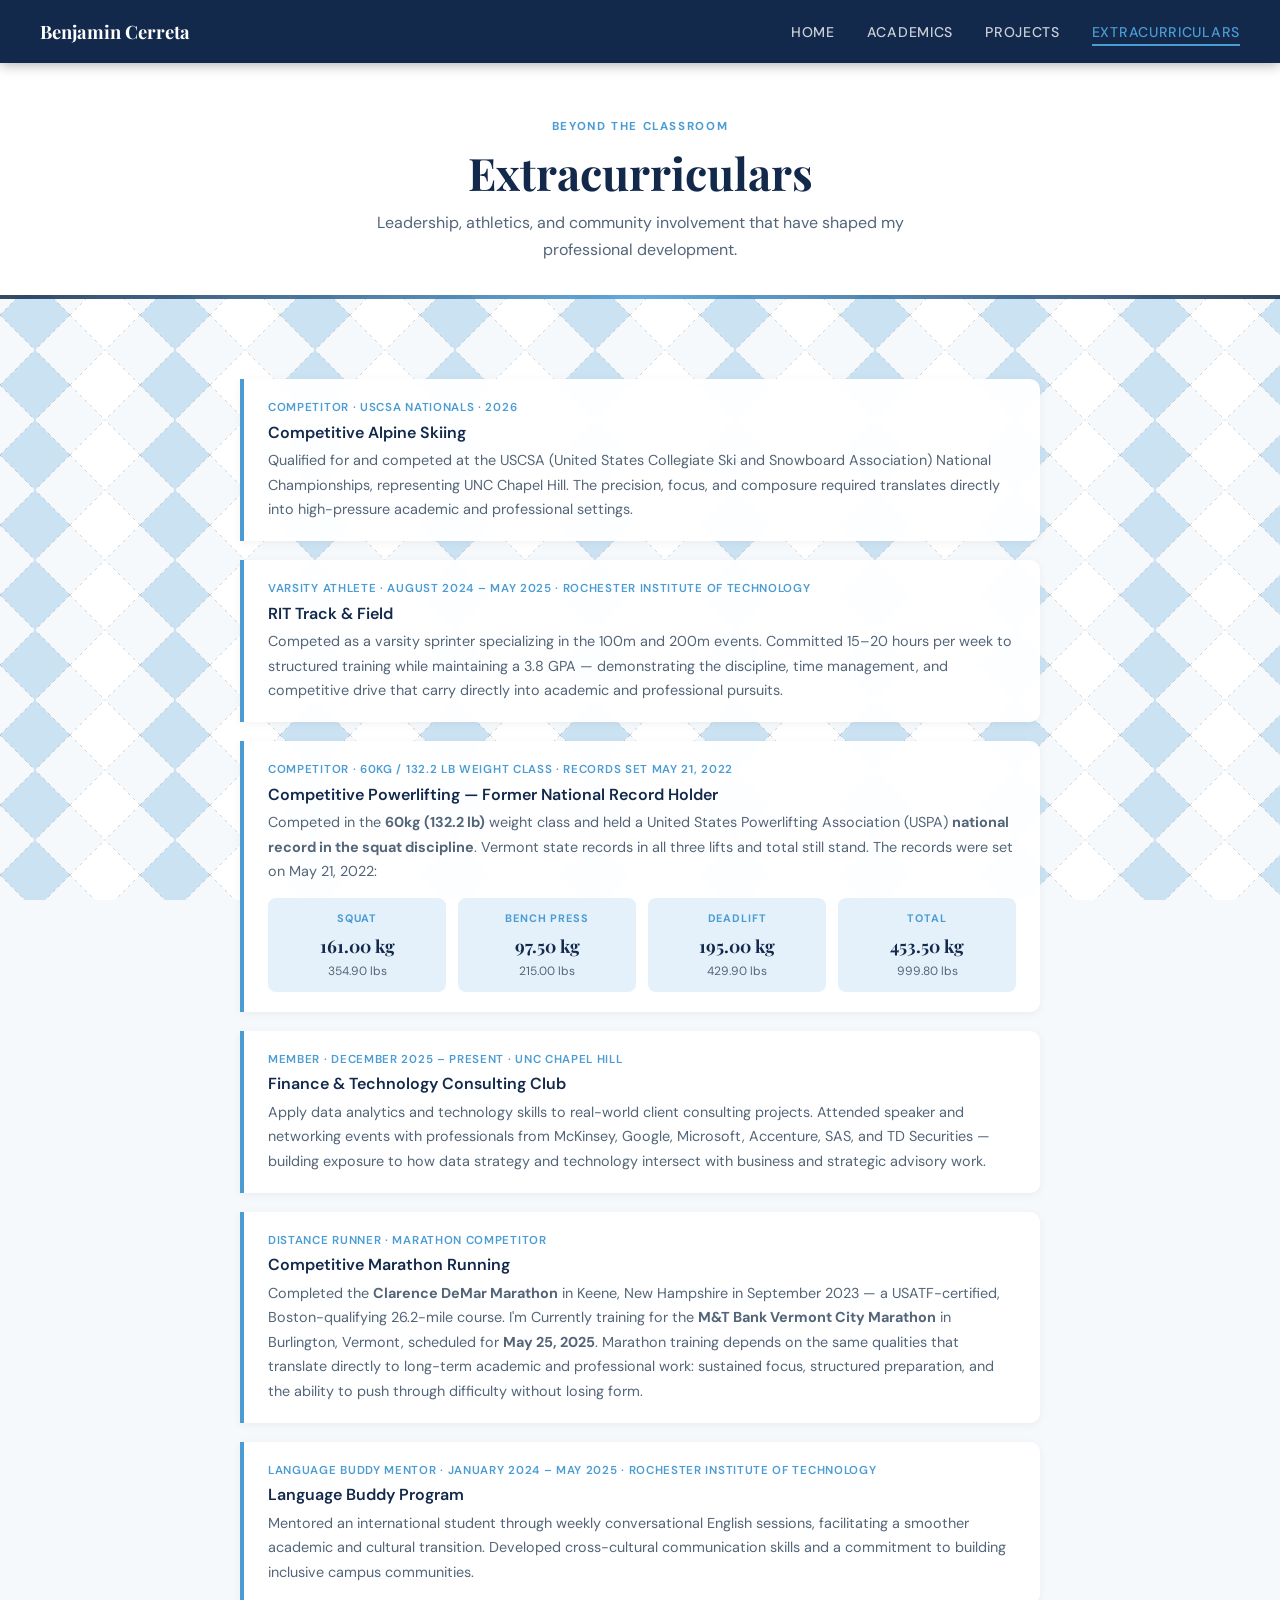
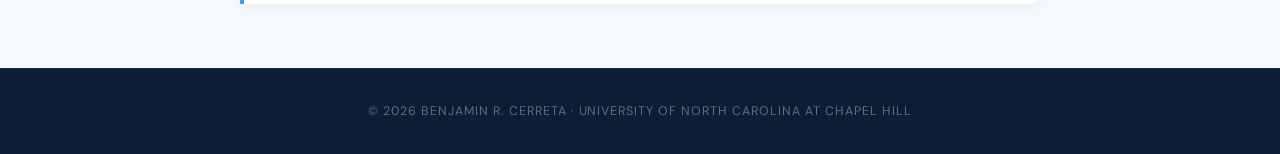
==== extracurriculars.html @ 33fa2e64 "Personal Website" ====
<!DOCTYPE html>
<html lang="en">
<head>
  <meta charset="UTF-8"/>
  <meta name="viewport" content="width=device-width, initial-scale=1.0"/>
  <title>Extracurriculars | Benjamin Cerreta</title>
  <link rel="stylesheet" href="style.css"/>
</head>

<body class="argyle-bg">

  <nav class="navbar">
    <div class="logo">Benjamin Cerreta</div>
    <ul class="nav-links">
      <li><a href="index.html">Home</a></li>
      <li><a href="academics.html">Academics</a></li>
      <li><a href="projects.html">Projects</a></li>
      <li><a href="extracurriculars.html" class="active">Extracurriculars</a></li>
    </ul>
  </nav>

  <div style="background:var(--white); padding:3rem 2rem 2rem;">
    <div style="max-width:900px; margin:0 auto; text-align:center;">
      <span class="section-label">Beyond the Classroom</span>
      <h1 style="margin-bottom:0.5rem;">Extracurriculars</h1>
      <p class="page-subtitle">
        Leadership, athletics, and community involvement that have shaped my professional development.
      </p>
    </div>
  </div>
  <div class="argyle-strip"></div>

  <section style="padding:3rem 2rem 4rem; background:transparent;">
    <div class="activity-list">


      <!-- USCSA SKIING -->
      <div class="activity">
        <span class="activity-role">Competitor · USCSA Nationals · 2026</span>
        <h3>Competitive Alpine Skiing</h3>
        <p>
          Qualified for and competed at the USCSA (United States Collegiate Ski and Snowboard
          Association) National Championships, representing UNC Chapel Hill. The precision, focus, and composure required translates directly into high-pressure academic and professional settings.
        </p>
      </div>

      <!-- TRACK & FIELD -->
      <div class="activity">
        <span class="activity-role">Varsity Athlete · August 2024 – May 2025 · Rochester Institute of Technology</span>
        <h3>RIT Track &amp; Field</h3>
        <p>
          Competed as a varsity sprinter specializing in the 100m and 200m events.
          Committed 15–20 hours per week to structured training while maintaining a 3.8 GPA —
          demonstrating the discipline, time management, and competitive drive that carry
          directly into academic and professional pursuits.
        </p>
      </div>

       <!-- POWERLIFTING -->
      <div class="activity">
        <span class="activity-role">Competitor · 60kg / 132.2 lb Weight Class · Records set May 21, 2022</span>
        <h3>Competitive Powerlifting — Former National Record Holder</h3>
        <p>
          Competed in the <strong>60kg (132.2 lb)</strong> weight class and held a United States Powerlifting Association (USPA)
          <strong>national record in the squat discipline</strong>. Vermont state records
          in all three lifts and total still stand. The records were set on May 21, 2022:
        </p>
        <div class="records-grid">
          <div class="record-item">
            <div class="record-lift">Squat</div>
            <div class="record-kg">161.00 kg</div>
            <div class="record-lbs">354.90 lbs</div>
          </div>
          <div class="record-item">
            <div class="record-lift">Bench Press</div>
            <div class="record-kg">97.50 kg</div>
            <div class="record-lbs">215.00 lbs</div>
          </div>
          <div class="record-item">
            <div class="record-lift">Deadlift</div>
            <div class="record-kg">195.00 kg</div>
            <div class="record-lbs">429.90 lbs</div>
          </div>
          <div class="record-item">
            <div class="record-lift">Total</div>
            <div class="record-kg">453.50 kg</div>
            <div class="record-lbs">999.80 lbs</div>
          </div>
        </div>
      </div>

      

      

      <!-- CONSULTING CLUB -->
      <div class="activity">
        <span class="activity-role">Member · December 2025 – Present · UNC Chapel Hill</span>
        <h3>Finance &amp; Technology Consulting Club</h3>
        <p>
          Apply data analytics and technology skills to real-world client consulting projects.
          Attended speaker and networking events with professionals from McKinsey, Google,
          Microsoft, Accenture, SAS, and TD Securities — building exposure to how data
          strategy and technology intersect with business and strategic advisory work.
        </p>
      </div>

      <!-- MARATHON RUNNING -->
      <div class="activity">
        <span class="activity-role">Distance Runner · Marathon Competitor</span>
        <h3>Competitive Marathon Running</h3>
        <p>
          Completed the <strong>Clarence DeMar Marathon</strong> in Keene, New Hampshire in
          September 2023 — a USATF-certified, Boston-qualifying 26.2-mile course. I'm Currently training for the
          <strong>M&amp;T Bank Vermont City Marathon</strong> in Burlington, Vermont,
          scheduled for <strong>May 25, 2025</strong>. Marathon training depends on the
          same qualities that translate directly to long-term academic and professional work:
          sustained focus, structured preparation, and the ability to push through difficulty
          without losing form.
        </p>
      </div>

     
      <!-- LANGUAGE BUDDY -->
      <div class="activity">
        <span class="activity-role">Language Buddy Mentor · January 2024 – May 2025 · Rochester Institute of Technology</span>
        <h3>Language Buddy Program</h3>
        <p>
          Mentored an international student through weekly conversational English sessions,
          facilitating a smoother academic and cultural transition. Developed cross-cultural
          communication skills and a commitment to building inclusive campus communities.
        </p>
      </div>

    </div>
  </section>

  <footer>
    <p>© 2026 Benjamin R. Cerreta · University of North Carolina at Chapel Hill</p>
  </footer>

</body>
</html>
---- style.css ----
/* ==== GOOGLE FONTS ==== */
@import url('https://fonts.googleapis.com/css2?family=Playfair+Display:wght@600;700&family=DM+Sans:wght@300;400;500;600&display=swap');

/* ==== UNC OFFICIAL COLOR VARIABLES ==== */
:root {
  --carolina-blue: #4B9CD3;       /* PMS 278 C – official Carolina Blue */
  --carolina-blue-mid: #3a87c0;   /* slightly deeper for hover/accent */
  --carolina-blue-pale: #e5f1fa;  /* very light tint for backgrounds */
  --unc-navy: #13294B;            /* Pantone 282 C – official Navy */
  --unc-navy-light: #1c3a68;
  --white: #ffffff;
  --off-white: #f6f9fc;
  --text: #1a1a2e;
  --text-muted: #536578;
  --border: #cfe0ef;
}

/* ==== RESET & BASE ==== */
html { scroll-behavior: smooth; }
*, *::before, *::after { box-sizing: border-box; margin: 0; padding: 0; }

body {
  font-family: 'DM Sans', sans-serif;
  color: var(--text);
  background: var(--white);
  line-height: 1.7;
  font-size: 16px;
}

h1, h2, h3, h4 {
  font-family: 'Playfair Display', serif;
  color: var(--unc-navy);
  line-height: 1.25;
}

h1 { font-size: clamp(1.8rem, 4vw, 2.8rem); }
h2 { font-size: clamp(1.4rem, 3vw, 2rem); }
h3 { font-size: 1.15rem; }

a { text-decoration: none; color: var(--carolina-blue); transition: color 0.2s; }
a:hover { color: var(--unc-navy); }

/* ====================================================================
   UNC CHAPEL HILL ARGYLE PATTERNS
   Classic argyle: Carolina Blue diamonds + White diamonds
   with thin dark dashed crosshatch lines through every corner.
==================================================================== */

/* Dark argyle — hero banner (navy base, Carolina Blue + white diamonds) */
.argyle-hero {
  background-color: #f6f9fc;
  background-image: url("data:image/svg+xml,%3Csvg xmlns='http://www.w3.org/2000/svg' width='140' height='70'%3E%3Crect width='140' height='70' fill='%23f6f9fc'/%3E%3Cpolygon points='35,0 70,35 35,70 0,35' fill='%234B9CD3' fill-opacity='0.25'/%3E%3Cpolygon points='105,0 140,35 105,70 70,35' fill='%23ffffff' fill-opacity='0.95'/%3E%3Cline x1='0' y1='35' x2='35' y2='0' stroke='%23000000' stroke-width='0.8' stroke-dasharray='3,4' opacity='0.2'/%3E%3Cline x1='0' y1='35' x2='35' y2='70' stroke='%23000000' stroke-width='0.8' stroke-dasharray='3,4' opacity='0.2'/%3E%3Cline x1='70' y1='35' x2='35' y2='0' stroke='%23000000' stroke-width='0.8' stroke-dasharray='3,4' opacity='0.2'/%3E%3Cline x1='70' y1='35' x2='35' y2='70' stroke='%23000000' stroke-width='0.8' stroke-dasharray='3,4' opacity='0.2'/%3E%3Cline x1='70' y1='35' x2='105' y2='0' stroke='%23000000' stroke-width='0.8' stroke-dasharray='3,4' opacity='0.2'/%3E%3Cline x1='70' y1='35' x2='105' y2='70' stroke='%23000000' stroke-width='0.8' stroke-dasharray='3,4' opacity='0.2'/%3E%3Cline x1='140' y1='35' x2='105' y2='0' stroke='%23000000' stroke-width='0.8' stroke-dasharray='3,4' opacity='0.2'/%3E%3Cline x1='140' y1='35' x2='105' y2='70' stroke='%23000000' stroke-width='0.8' stroke-dasharray='3,4' opacity='0.2'/%3E%3C/svg%3E");
  background-size: 140px 70px;
}

.argyle-bg {
  background-color: #f6f9fc;
  background-image: url("data:image/svg+xml,%3Csvg xmlns='http://www.w3.org/2000/svg' width='140' height='70'%3E%3Crect width='140' height='70' fill='%23f6f9fc'/%3E%3Cpolygon points='35,0 70,35 35,70 0,35' fill='%234B9CD3' fill-opacity='0.25'/%3E%3Cpolygon points='105,0 140,35 105,70 70,35' fill='%23ffffff' fill-opacity='0.95'/%3E%3Cline x1='0' y1='35' x2='35' y2='0' stroke='%23000000' stroke-width='0.8' stroke-dasharray='3,4' opacity='0.2'/%3E%3Cline x1='0' y1='35' x2='35' y2='70' stroke='%23000000' stroke-width='0.8' stroke-dasharray='3,4' opacity='0.2'/%3E%3Cline x1='70' y1='35' x2='35' y2='0' stroke='%23000000' stroke-width='0.8' stroke-dasharray='3,4' opacity='0.2'/%3E%3Cline x1='70' y1='35' x2='35' y2='70' stroke='%23000000' stroke-width='0.8' stroke-dasharray='3,4' opacity='0.2'/%3E%3Cline x1='70' y1='35' x2='105' y2='0' stroke='%23000000' stroke-width='0.8' stroke-dasharray='3,4' opacity='0.2'/%3E%3Cline x1='70' y1='35' x2='105' y2='70' stroke='%23000000' stroke-width='0.8' stroke-dasharray='3,4' opacity='0.2'/%3E%3Cline x1='140' y1='35' x2='105' y2='0' stroke='%23000000' stroke-width='0.8' stroke-dasharray='3,4' opacity='0.2'/%3E%3Cline x1='140' y1='35' x2='105' y2='70' stroke='%23000000' stroke-width='0.8' stroke-dasharray='3,4' opacity='0.2'/%3E%3C/svg%3E");
  background-size: 140px 70px;
  background-attachment: fixed;
}

.argyle-strip {
  height: 4px;
  background: linear-gradient(
    to right,
    var(--unc-navy) 0%,
    var(--carolina-blue) 50%,
    var(--unc-navy) 100%
  );
  opacity: 0.85;
}

/* ==== NAV ==== */
.navbar {
  background: var(--unc-navy);
  color: var(--white);
  display: flex;
  justify-content: space-between;
  align-items: center;
  padding: 1rem 2.5rem;
  position: sticky;
  top: 0;
  z-index: 100;
  box-shadow: 0 2px 12px rgba(0,0,0,0.3);
}

.logo {
  font-family: 'Playfair Display', serif;
  font-weight: 700;
  font-size: 1.15rem;
  color: var(--white);
}

.nav-links { list-style: none; display: flex; gap: 2rem; }

.nav-links a {
  color: rgba(255,255,255,0.78);
  font-size: 0.88rem;
  font-weight: 500;
  letter-spacing: 0.05em;
  text-transform: uppercase;
  transition: color 0.2s;
  padding-bottom: 3px;
  border-bottom: 2px solid transparent;
}

.nav-links a.active,
.nav-links a:hover {
  color: var(--carolina-blue);
  border-bottom-color: var(--carolina-blue);
}

/* ==== HERO ==== */
.hero-banner {
  min-height: 70vh;
  display: flex;
  justify-content: center;
  align-items: center;
  padding: 6rem 1rem;
}

.hero-overlay {
  text-align: center;
  padding: 3rem 4rem;
  border-radius: 16px;
  background: rgba(19, 41, 75, 0.6);
  -webkit-backdrop-filter: blur(8px);
  backdrop-filter: blur(8px);
  border: 1px solid rgba(75, 156, 211, 0.35);
  max-width: 600px;
}

.headshot {
  width: 270px;
  height: 320px;
  border-radius: 8px;
  border: 1px solid rgba(19,41,75,0.25);
  object-fit: cover;
  box-shadow: 0 4px 24px rgba(19,41,75,0.18), 0 1px 4px rgba(19,41,75,0.10);
}

.hero-overlay h1 { color: var(--white); margin-bottom: 0.5rem; }

.subtitle {
  color: rgba(255,255,255,0.78);
  margin: 0.3rem 0 1.5rem;
  font-size: 1rem;
  font-weight: 400;
}

.hero-links { display: flex; gap: 1rem; justify-content: center; flex-wrap: wrap; }

.btn {
  background: var(--carolina-blue);
  color: var(--white);
  padding: 0.65rem 1.6rem;
  border-radius: 30px;
  font-weight: 600;
  font-size: 0.9rem;
  transition: all 0.25s;
  display: inline-flex;
  align-items: center;
  gap: 0.4rem;
}
.btn:hover {
  background: var(--white);
  color: var(--unc-navy);
  transform: translateY(-2px);
  box-shadow: 0 6px 20px rgba(0,0,0,0.2);
}

.btn-outline {
  background: transparent;
  color: var(--white);
  border: 2px solid rgba(255,255,255,0.45);
  padding: 0.6rem 1.5rem;
  border-radius: 30px;
  font-weight: 500;
  font-size: 0.9rem;
  transition: all 0.25s;
}
.btn-outline:hover {
  border-color: var(--white);
  background: rgba(255,255,255,0.1);
  color: var(--white);
  transform: translateY(-2px);
}
.hero-banner .btn-outline:hover {
  background: var(--unc-navy);
  border-color: var(--unc-navy);
  color: var(--white);
}

/* ==== STATS BAR ==== */
.stats-bar {
  background: var(--unc-navy);
  padding: 2.5rem 2rem;
}

.stats-inner {
  max-width: 900px;
  margin: 0 auto;
  display: grid;
  grid-template-columns: repeat(auto-fit, minmax(140px, 1fr));
  gap: 1.5rem;
  text-align: center;
}

.stat-item { color: var(--white); }
.stat-number {
  font-family: 'Playfair Display', serif;
  font-size: 2rem;
  font-weight: 700;
  color: var(--carolina-blue);
  display: block;
  line-height: 1;
  margin-bottom: 0.4rem;
}
.stat-label {
  font-size: 0.78rem;
  font-weight: 500;
  letter-spacing: 0.08em;
  text-transform: uppercase;
  color: rgba(255,255,255,0.6);
}

/* ==== ABOUT ==== */
.about {
  max-width: 760px;
  margin: 0 auto;
  padding: 4rem 1.5rem;
  text-align: center;
}
.about p {
  font-size: 1.05rem;
  color: var(--text-muted);
  margin-bottom: 1rem;
  line-height: 1.85;
}

/* ==== SECTION HELPERS ==== */
.section { padding: 4rem 2rem; max-width: 1100px; margin: 0 auto; }
.section-header { text-align: center; margin-bottom: 3rem; }
.section-header h2 { margin-bottom: 0.5rem; }
.section-label {
  display: inline-block;
  font-size: 0.72rem;
  font-weight: 700;
  letter-spacing: 0.14em;
  text-transform: uppercase;
  color: var(--carolina-blue);
  margin-bottom: 0.5rem;
}
.page-subtitle {
  color: var(--text-muted);
  font-size: 1rem;
  max-width: 600px;
  margin: 0.5rem auto 0;
}
.text-center { text-align: center; }
.divider { border: none; border-top: 1px solid var(--border); margin: 0; }

/* ==== EDUCATION TIMELINE ==== */
.education-section { padding: 4rem 2rem; max-width: 900px; margin: 0 auto; }

.timeline { display: flex; flex-direction: column; position: relative; padding-left: 2rem; }
.timeline::before {
  content: '';
  position: absolute;
  left: 7px; top: 8px; bottom: 8px;
  width: 2px;
  background: linear-gradient(to bottom, var(--carolina-blue), var(--unc-navy));
}
.timeline-item { position: relative; padding: 0 0 2.5rem 2rem; }
.timeline-item::before {
  content: '';
  position: absolute;
  left: -0.45rem; top: 6px;
  width: 14px; height: 14px;
  border-radius: 50%;
  background: var(--carolina-blue);
  border: 3px solid var(--white);
  box-shadow: 0 0 0 2px var(--carolina-blue);
}
.timeline-date { font-size: 0.78rem; font-weight: 600; letter-spacing: 0.06em; text-transform: uppercase; color: var(--carolina-blue); margin-bottom: 0.3rem; }
.timeline-school { font-family: 'Playfair Display', serif; font-size: 1.15rem; color: var(--unc-navy); margin-bottom: 0.15rem; }
.timeline-degree { font-size: 0.95rem; color: var(--text-muted); margin-bottom: 0.4rem; }
.timeline-gpa { display: inline-block; background: var(--carolina-blue-pale); color: var(--unc-navy); padding: 0.2rem 0.6rem; border-radius: 6px; font-size: 0.8rem; font-weight: 600; }

/* ==== SKILLS SECTION ==== */
.skills-section { background: var(--off-white); padding: 4rem 2rem; }
.skills-inner { max-width: 900px; margin: 0 auto; }
.skills-grid { display: grid; grid-template-columns: repeat(auto-fit, minmax(220px, 1fr)); gap: 1.5rem; margin-top: 2.5rem; }
.skill-group { background: var(--white); border-radius: 12px; padding: 1.5rem; border: 1px solid var(--border); box-shadow: 0 2px 8px rgba(0,0,0,0.04); }
.skill-group-label { font-size: 0.7rem; font-weight: 700; text-transform: uppercase; letter-spacing: 0.1em; color: var(--carolina-blue); margin-bottom: 1rem; padding-bottom: 0.5rem; border-bottom: 2px solid var(--carolina-blue-pale); }
.skill-tags { display: flex; flex-wrap: wrap; gap: 0.5rem; }
.skill-tag { background: var(--carolina-blue-pale); color: var(--unc-navy); padding: 0.3rem 0.75rem; border-radius: 20px; font-size: 0.82rem; font-weight: 500; }

/* ==== COURSE CARDS (no images) ==== */
.course-grid { display: grid; grid-template-columns: repeat(auto-fit, minmax(300px, 1fr)); gap: 1.5rem; margin-top: 2rem; }
.course-card {
  background: rgba(255,255,255,0.97);
  border-radius: 12px;
  padding: 1.5rem;
  box-shadow: 0 2px 12px rgba(0,0,0,0.06);
  border: 1px solid var(--border);
  display: flex; flex-direction: column; gap: 0.6rem;
  transition: transform 0.2s, box-shadow 0.2s;
}
.course-card:hover { transform: translateY(-3px); box-shadow: 0 8px 24px rgba(0,0,0,0.1); }
.course-meta { display: flex; align-items: center; justify-content: space-between; gap: 0.5rem; }
.course-code { font-size: 0.75rem; font-weight: 700; letter-spacing: 0.08em; text-transform: uppercase; color: var(--carolina-blue); background: var(--carolina-blue-pale); padding: 0.2rem 0.55rem; border-radius: 5px; }
.school-badge { font-size: 0.68rem; font-weight: 600; letter-spacing: 0.06em; text-transform: uppercase; color: var(--white); background: var(--unc-navy); padding: 0.2rem 0.55rem; border-radius: 5px; white-space: nowrap; }
.school-badge.rit { background: #f76902; }
.course-card h3 { font-size: 1rem; color: var(--unc-navy); margin: 0.1rem 0; font-family: 'DM Sans', sans-serif; font-weight: 600; }
.course-card p { font-size: 0.88rem; color: var(--text-muted); line-height: 1.65; flex: 1; }
.course-tags { display: flex; flex-wrap: wrap; gap: 0.4rem; margin-top: 0.2rem; }
.course-tag { font-size: 0.7rem; padding: 0.15rem 0.5rem; border-radius: 12px; background: var(--off-white); color: var(--text-muted); font-weight: 500; }

/* School filter tabs */
.tab-bar { display: flex; gap: 0.5rem; justify-content: center; margin-bottom: 2.5rem; flex-wrap: wrap; }
.tab-btn { padding: 0.5rem 1.4rem; border-radius: 30px; border: 2px solid var(--border); background: transparent; color: var(--text-muted); font-family: 'DM Sans', sans-serif; font-size: 0.85rem; font-weight: 600; cursor: pointer; transition: all 0.2s; }
.tab-btn:hover {
  border-color: var(--carolina-blue);
  color: var(--carolina-blue);
  background: var(--carolina-blue-pale);
  transform: translateY(-1px);
  box-shadow: 0 3px 10px rgba(75,156,211,0.15);
}
.tab-btn.active { background: var(--unc-navy); border-color: var(--unc-navy); color: var(--white); }

/* ==== ACTIVITY LIST ==== */
.activity-list { max-width: 800px; margin: 2rem auto 0; display: flex; flex-direction: column; gap: 1.2rem; }
.activity { background: rgba(255,255,255,0.97); border-left: 4px solid var(--carolina-blue); padding: 1.2rem 1.5rem; border-radius: 0 10px 10px 0; box-shadow: 0 2px 10px rgba(0,0,0,0.05); transition: transform 0.2s; }
.activity:hover {
  transform: translateX(4px);
  box-shadow: 0 6px 20px rgba(0,0,0,0.09);
}
.activity h3 { font-size: 1rem; font-family: 'DM Sans', sans-serif; font-weight: 600; margin-bottom: 0.35rem; }
.activity p { font-size: 0.9rem; color: var(--text-muted); }
.activity-role { font-size: 0.72rem; font-weight: 600; letter-spacing: 0.06em; text-transform: uppercase; color: var(--carolina-blue); margin-bottom: 0.3rem; display: block; }

/* Powerlifting records table */
.records-grid {
  display: grid;
  grid-template-columns: repeat(auto-fit, minmax(140px, 1fr));
  gap: 0.75rem;
  margin-top: 0.9rem;
}
.record-item {
  background: var(--carolina-blue-pale);
  border-radius: 8px;
  padding: 0.7rem 0.9rem;
  text-align: center;
}
.record-lift { font-size: 0.68rem; font-weight: 700; text-transform: uppercase; letter-spacing: 0.08em; color: var(--carolina-blue); margin-bottom: 0.2rem; }
.record-kg { font-family: 'Playfair Display', serif; font-size: 1.1rem; color: var(--unc-navy); font-weight: 700; }
.record-lbs { font-size: 0.75rem; color: var(--text-muted); }

/* ==== PROJECTS ==== */
.project-grid { display: grid; grid-template-columns: repeat(auto-fit, minmax(300px, 1fr)); gap: 1.5rem; margin-top: 2rem; }
.project-card { background: rgba(255,255,255,0.97); border-radius: 12px; padding: 2rem; border: 1px solid var(--border); box-shadow: 0 2px 12px rgba(0,0,0,0.06); }
.project-card.future { border: 2px dashed var(--border); background: rgba(255,255,255,0.7); text-align: center; color: var(--text-muted); }
.project-card.future h3 { color: var(--text-muted); font-size: 1rem; }

/* ==== CONNECT / CONTACT ==== */
.connect-section { background: var(--unc-navy); padding: 3rem 2rem; text-align: center; }
.connect-section h2 { color: var(--white); margin-bottom: 0.75rem; }
.connect-section p { color: rgba(255,255,255,0.6); margin-bottom: 1.5rem; }
.connect-links { display: flex; gap: 1rem; justify-content: center; flex-wrap: wrap; }
.connect-link { display: inline-flex; align-items: center; gap: 0.4rem; padding: 0.6rem 1.4rem; border-radius: 30px; font-size: 0.88rem; font-weight: 600; transition: all 0.2s; border: 2px solid rgba(255,255,255,0.3); color: var(--white); }
.connect-link:hover { background: var(--carolina-blue); border-color: var(--carolina-blue); color: var(--white); transform: translateY(-2px); }

/* ==== FOOTER ==== */
footer {
  text-align: center;
  padding: 2rem 2rem;
  background: #0c1d35;
  color: rgba(255,255,255,0.35);
  font-size: 0.78rem;
  letter-spacing: 0.08em;
  text-transform: uppercase;
  border-top: 1px solid rgba(75,156,211,0.15);
}
/* ==== RESPONSIVE ==== */
@media (max-width: 768px) {
  .navbar { padding: 0.8rem 1.2rem; }
  .nav-links { gap: 1rem; }
  .nav-links a { font-size: 0.78rem; }
  .hero-overlay { padding: 2rem 1.5rem; }
  .stats-inner { grid-template-columns: repeat(2, 1fr); }
  .course-grid { grid-template-columns: 1fr; }
  .records-grid { grid-template-columns: repeat(2, 1fr); }
}

.fade-in {
  opacity: 0;
  transform: translateY(24px);
  transition: opacity 0.6s ease, transform 0.6s ease;
}
.fade-in.visible {
  opacity: 1;
  transform: translateY(0);
}
@media print {
  .navbar, .connect-section, .back-to-top, footer { display: none; }
  body { font-size: 12pt; color: #000; background: #fff; }
  .argyle-hero, .argyle-bg, .argyle-strip, .stats-bar, .skills-section { display: none; }
  .about, .education-section { max-width: 100%; padding: 1rem 0; }
}

.hero-btn-primary {
  display: inline-flex;
  align-items: center;
  gap: 0.45rem;
  padding: 0.6rem 1.4rem;
  background: var(--unc-navy);
  color: #fff;
  border-radius: 4px;
  font-size: 0.85rem;
  font-weight: 600;
  letter-spacing: 0.05em;
  text-transform: uppercase;
  text-decoration: none;
  box-shadow: 0 2px 8px rgba(19,41,75,0.18);
  transition: background 0.2s, box-shadow 0.2s, transform 0.2s;
}
.hero-btn-primary:hover {
  background: var(--carolina-blue);
  color: #fff;
  transform: translateY(-2px);
  box-shadow: 0 6px 18px rgba(19,41,75,0.22);
}

.hero-btn-secondary {
  display: inline-flex;
  align-items: center;
  gap: 0.45rem;
  padding: 0.6rem 1.4rem;
  background: transparent;
  color: var(--unc-navy);
  border: 1.5px solid rgba(19,41,75,0.3);
  border-radius: 4px;
  font-size: 0.85rem;
  font-weight: 600;
  letter-spacing: 0.05em;
  text-transform: uppercase;
  text-decoration: none;
  transition: border-color 0.2s, background 0.2s, transform 0.2s, box-shadow 0.2s;
}
.hero-btn-secondary:hover {
  border-color: var(--unc-navy);
  background: rgba(19,41,75,0.05);
  transform: translateY(-2px);
  box-shadow: 0 6px 18px rgba(19,41,75,0.10);
}
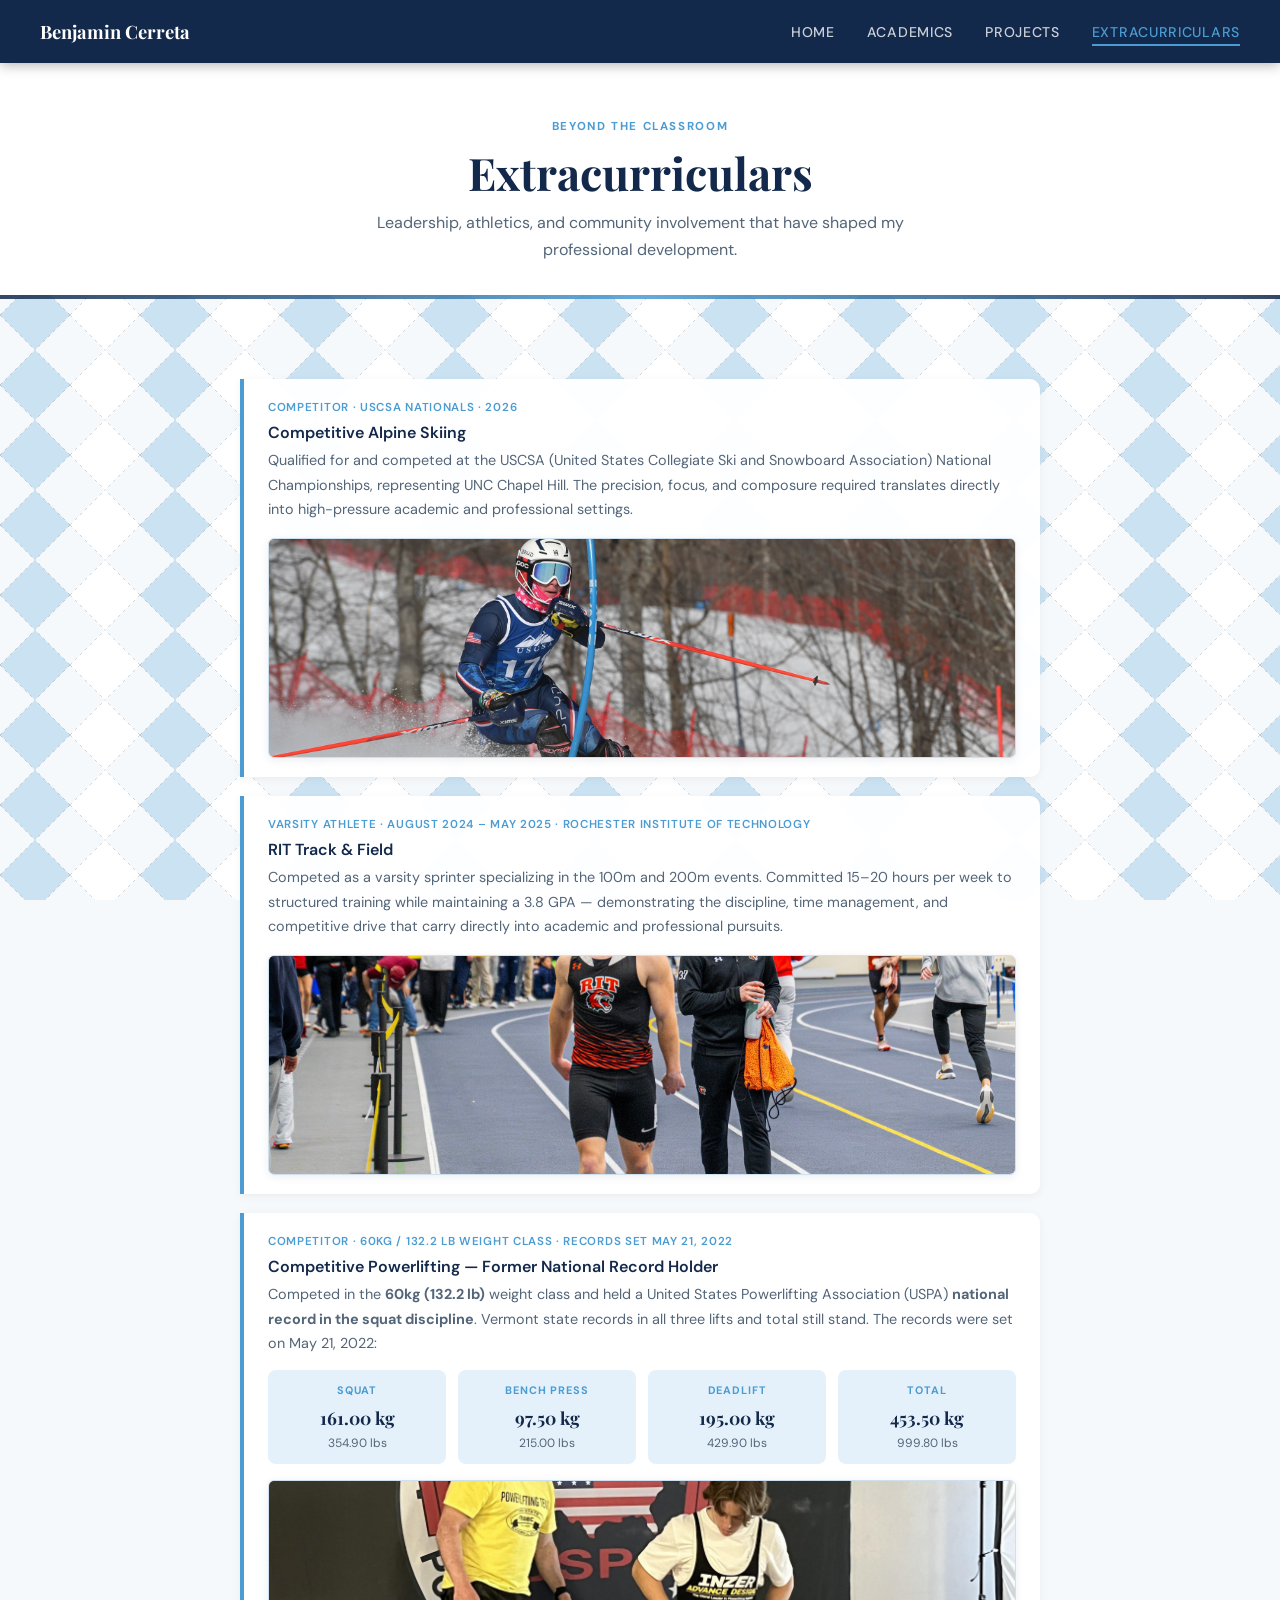
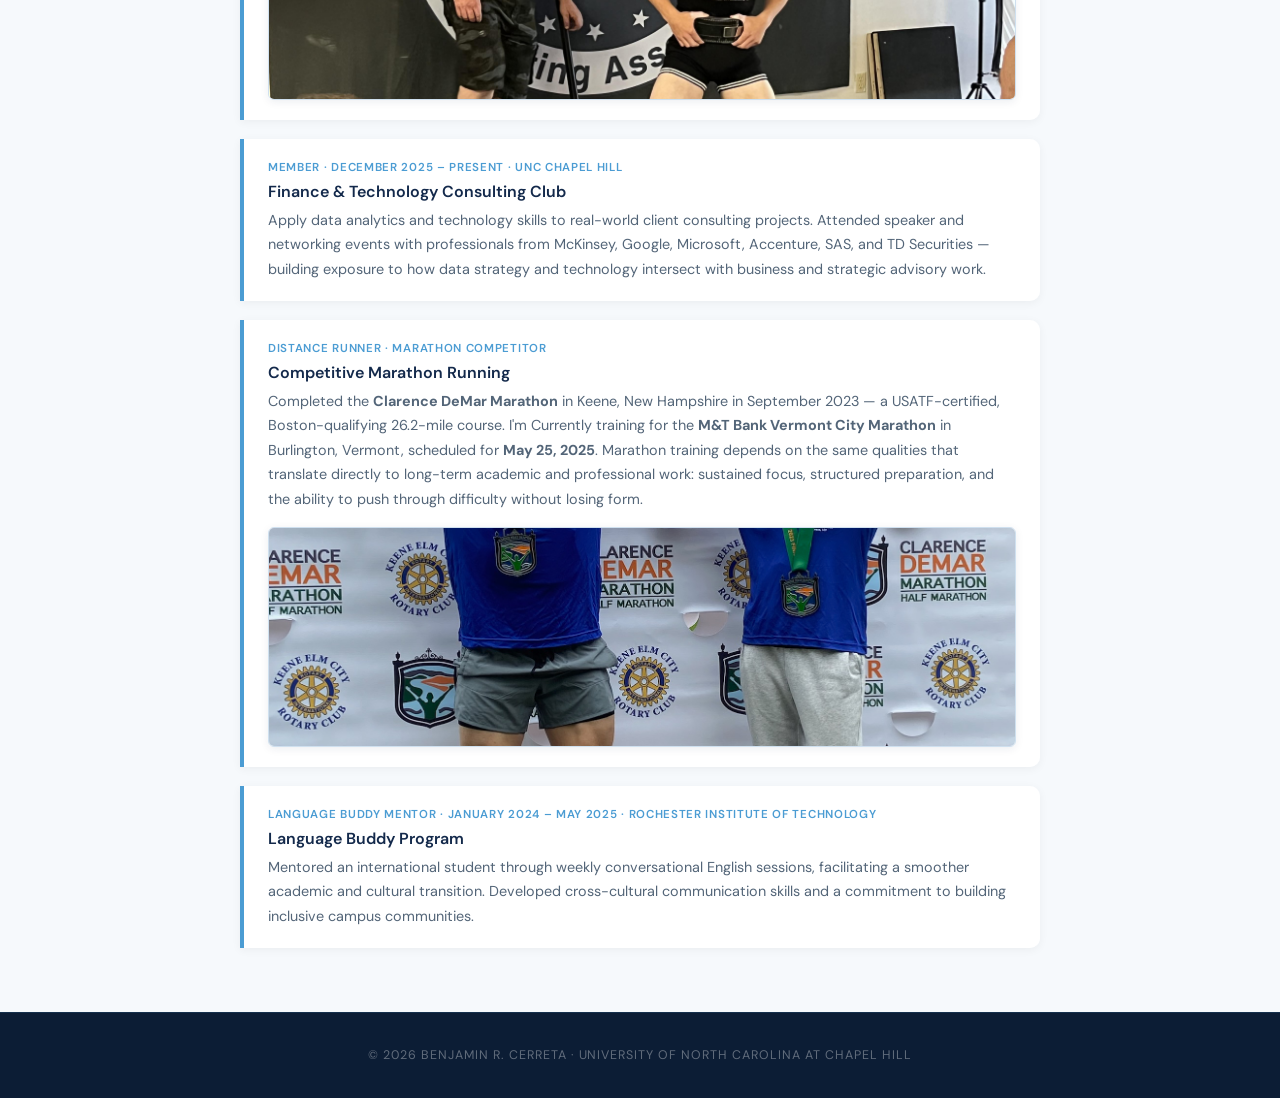
==== commit 882d03f6: "Update extracurriculars page with new activity images and styles" ====
--- a/extracurriculars.html
+++ b/extracurriculars.html
@@ -42,6 +42,7 @@
           Qualified for and competed at the USCSA (United States Collegiate Ski and Snowboard
           Association) National Championships, representing UNC Chapel Hill. The precision, focus, and composure required translates directly into high-pressure academic and professional settings.
         </p>
+        <img src="Images/ski_racing.jpg" alt="Competitive alpine ski racing" class="activity-photo"/>
       </div>
 
       <!-- TRACK & FIELD -->
@@ -54,6 +55,7 @@
           demonstrating the discipline, time management, and competitive drive that carry
           directly into academic and professional pursuits.
         </p>
+        <img src="Images/track_field.jpg" alt="RIT Track and Field competition" class="activity-photo"/>
       </div>
 
        <!-- POWERLIFTING -->
@@ -87,11 +89,12 @@
             <div class="record-lbs">999.80 lbs</div>
           </div>
         </div>
+        <img src="Images/powerlifting.jpg" alt="USPA powerlifting competition" class="activity-photo"/>
       </div>
 
-      
 
-      
+
+
 
       <!-- CONSULTING CLUB -->
       <div class="activity">
@@ -118,6 +121,7 @@
           sustained focus, structured preparation, and the ability to push through difficulty
           without losing form.
         </p>
+        <img src="Images/marathon_podium.jpg" alt="Clarence DeMar Marathon podium finish" class="activity-photo"/>
       </div>
 
      
--- a/style.css
+++ b/style.css
@@ -341,6 +341,18 @@
 .activity p { font-size: 0.9rem; color: var(--text-muted); }
 .activity-role { font-size: 0.72rem; font-weight: 600; letter-spacing: 0.06em; text-transform: uppercase; color: var(--carolina-blue); margin-bottom: 0.3rem; display: block; }
 
+/* Activity photo */
+.activity-photo {
+  width: 100%;
+  border-radius: 6px;
+  object-fit: cover;
+  max-height: 220px;
+  margin-top: 1rem;
+  border: 1px solid var(--border);
+  box-shadow: 0 2px 8px rgba(19,41,75,0.08);
+  display: block;
+}
+
 /* Powerlifting records table */
 .records-grid {
   display: grid;
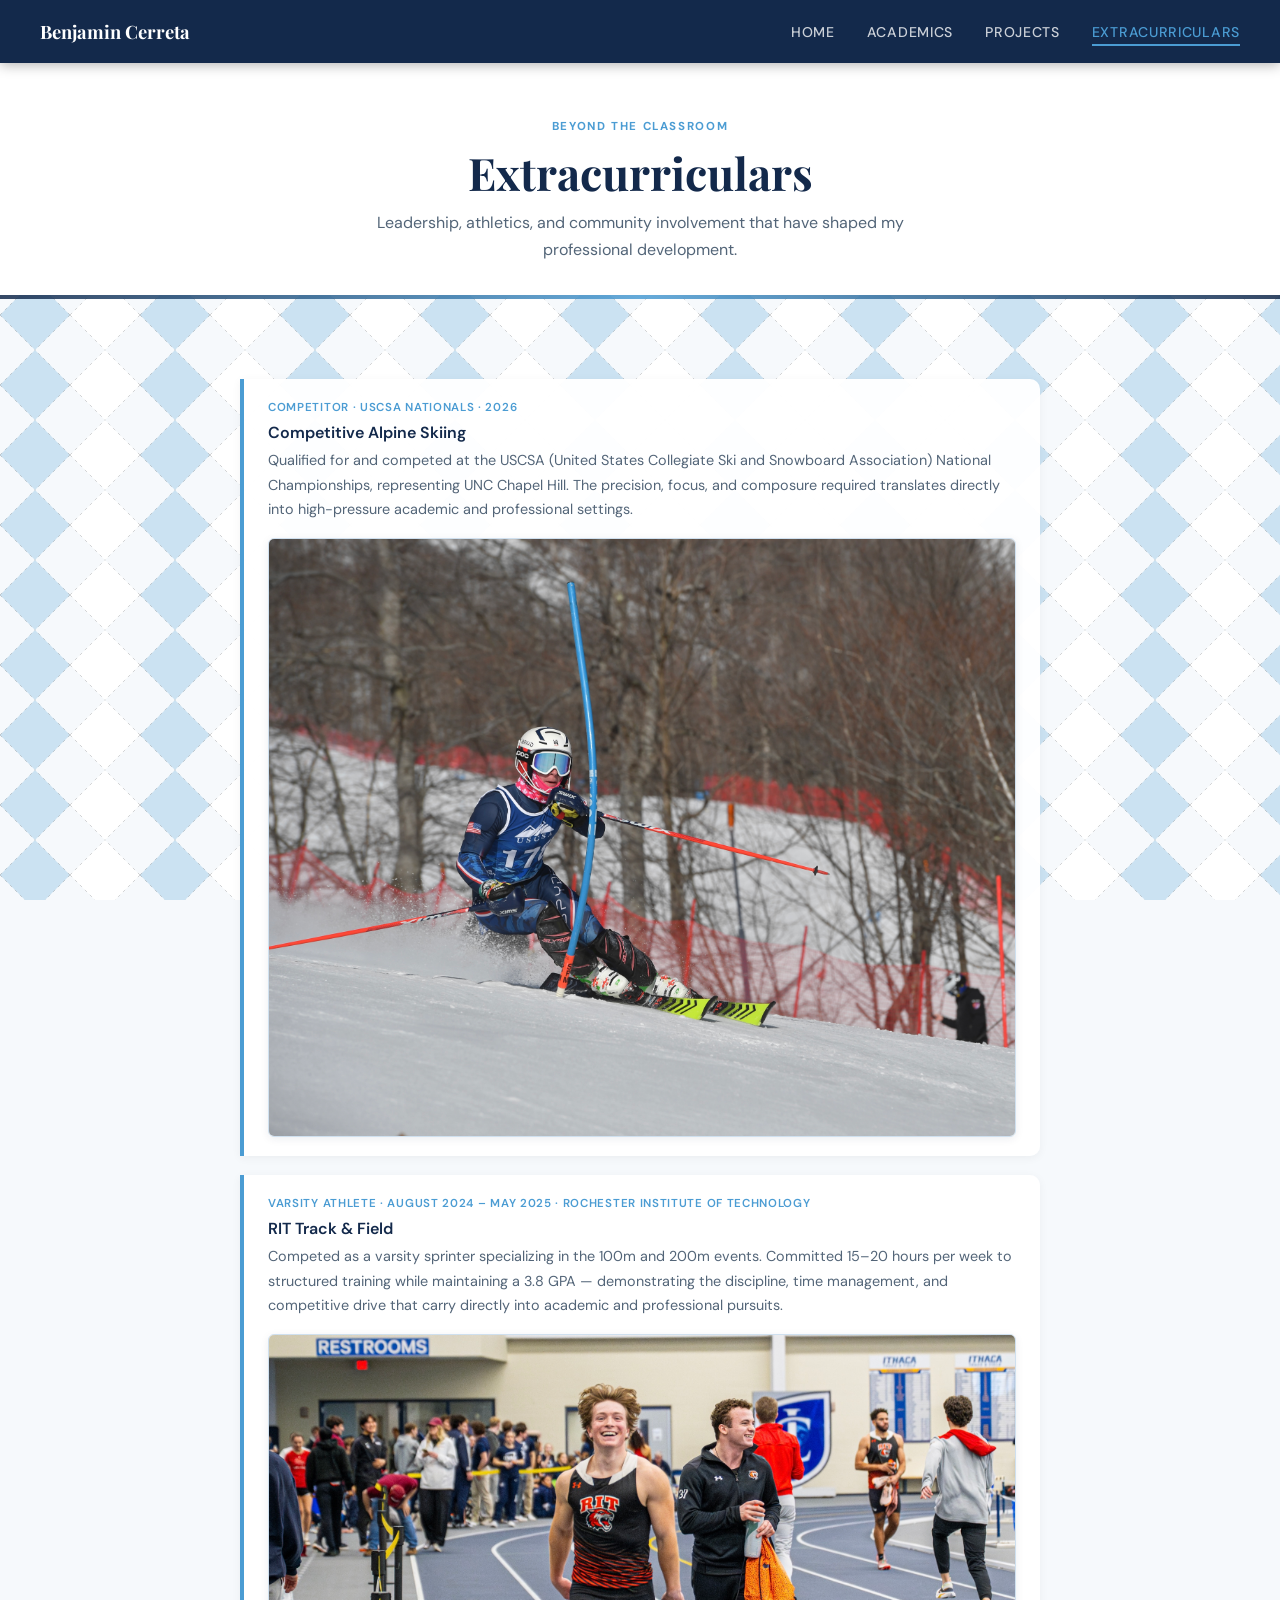
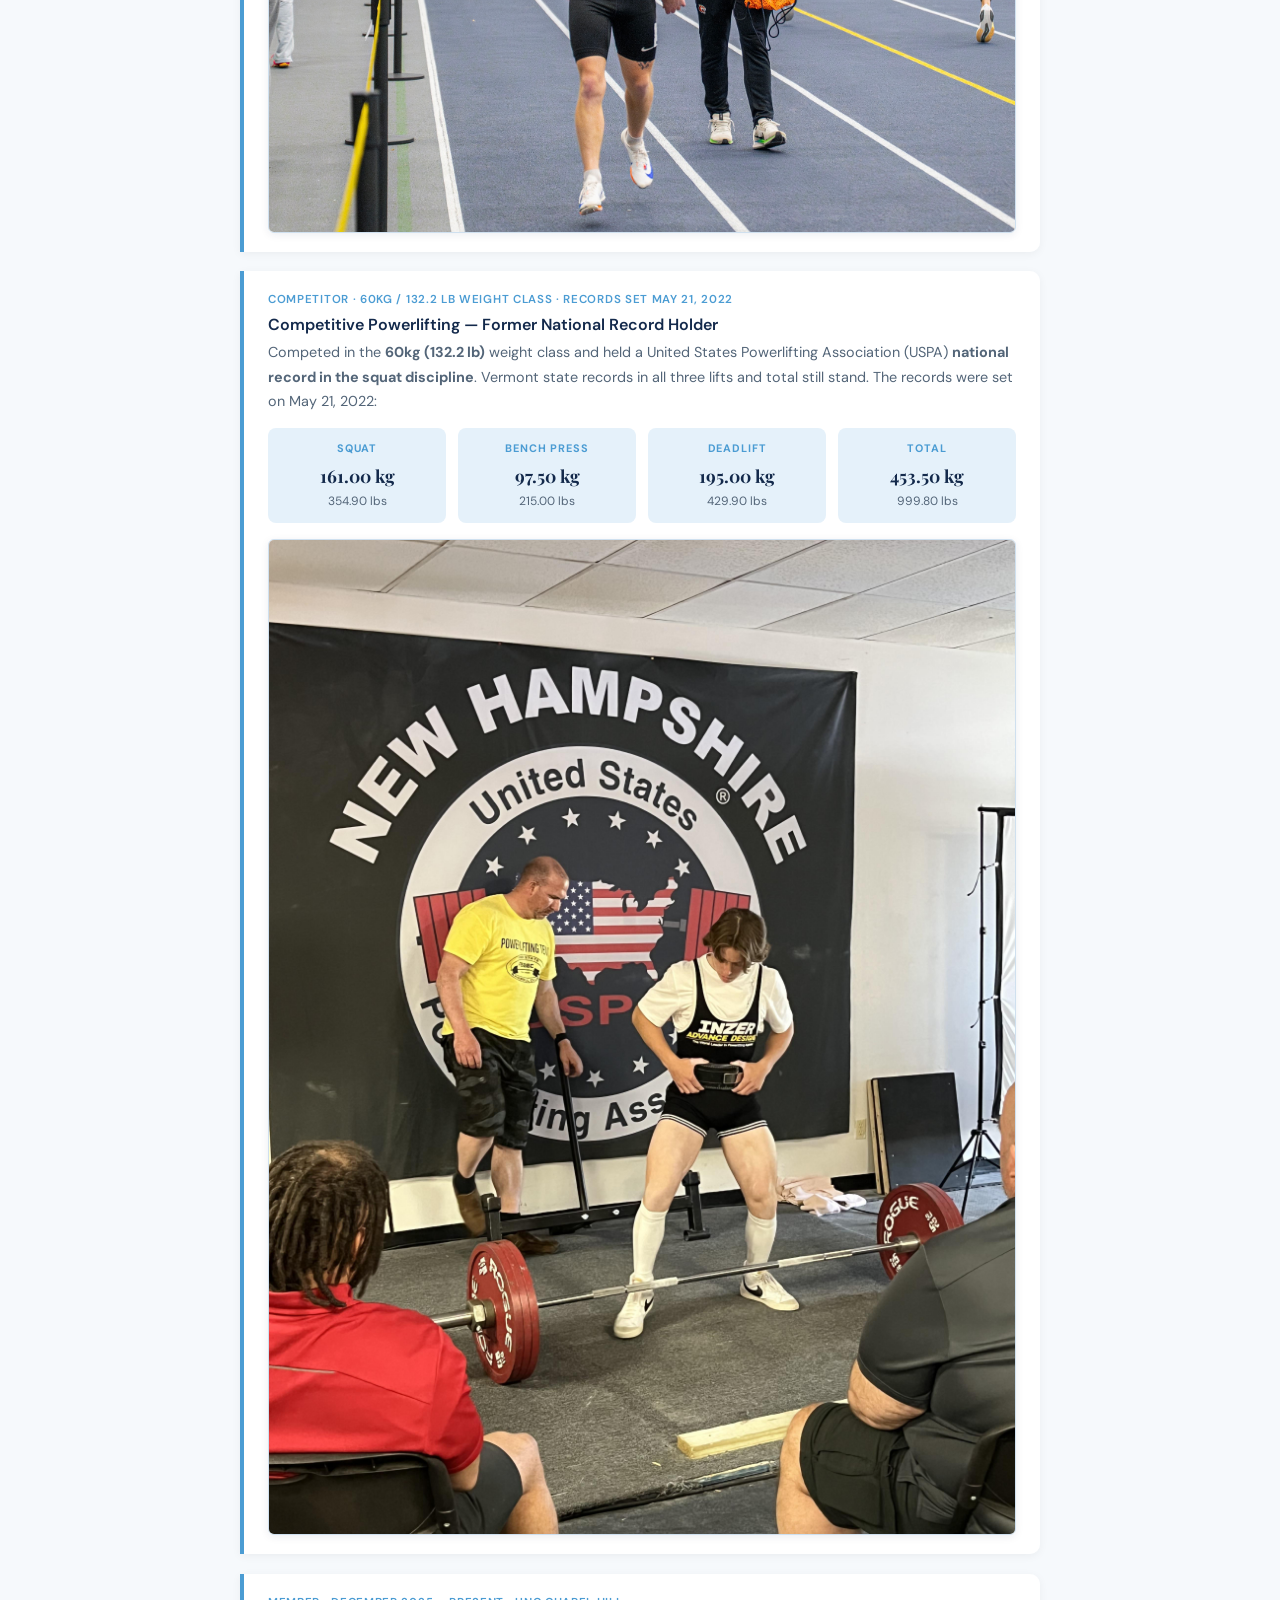
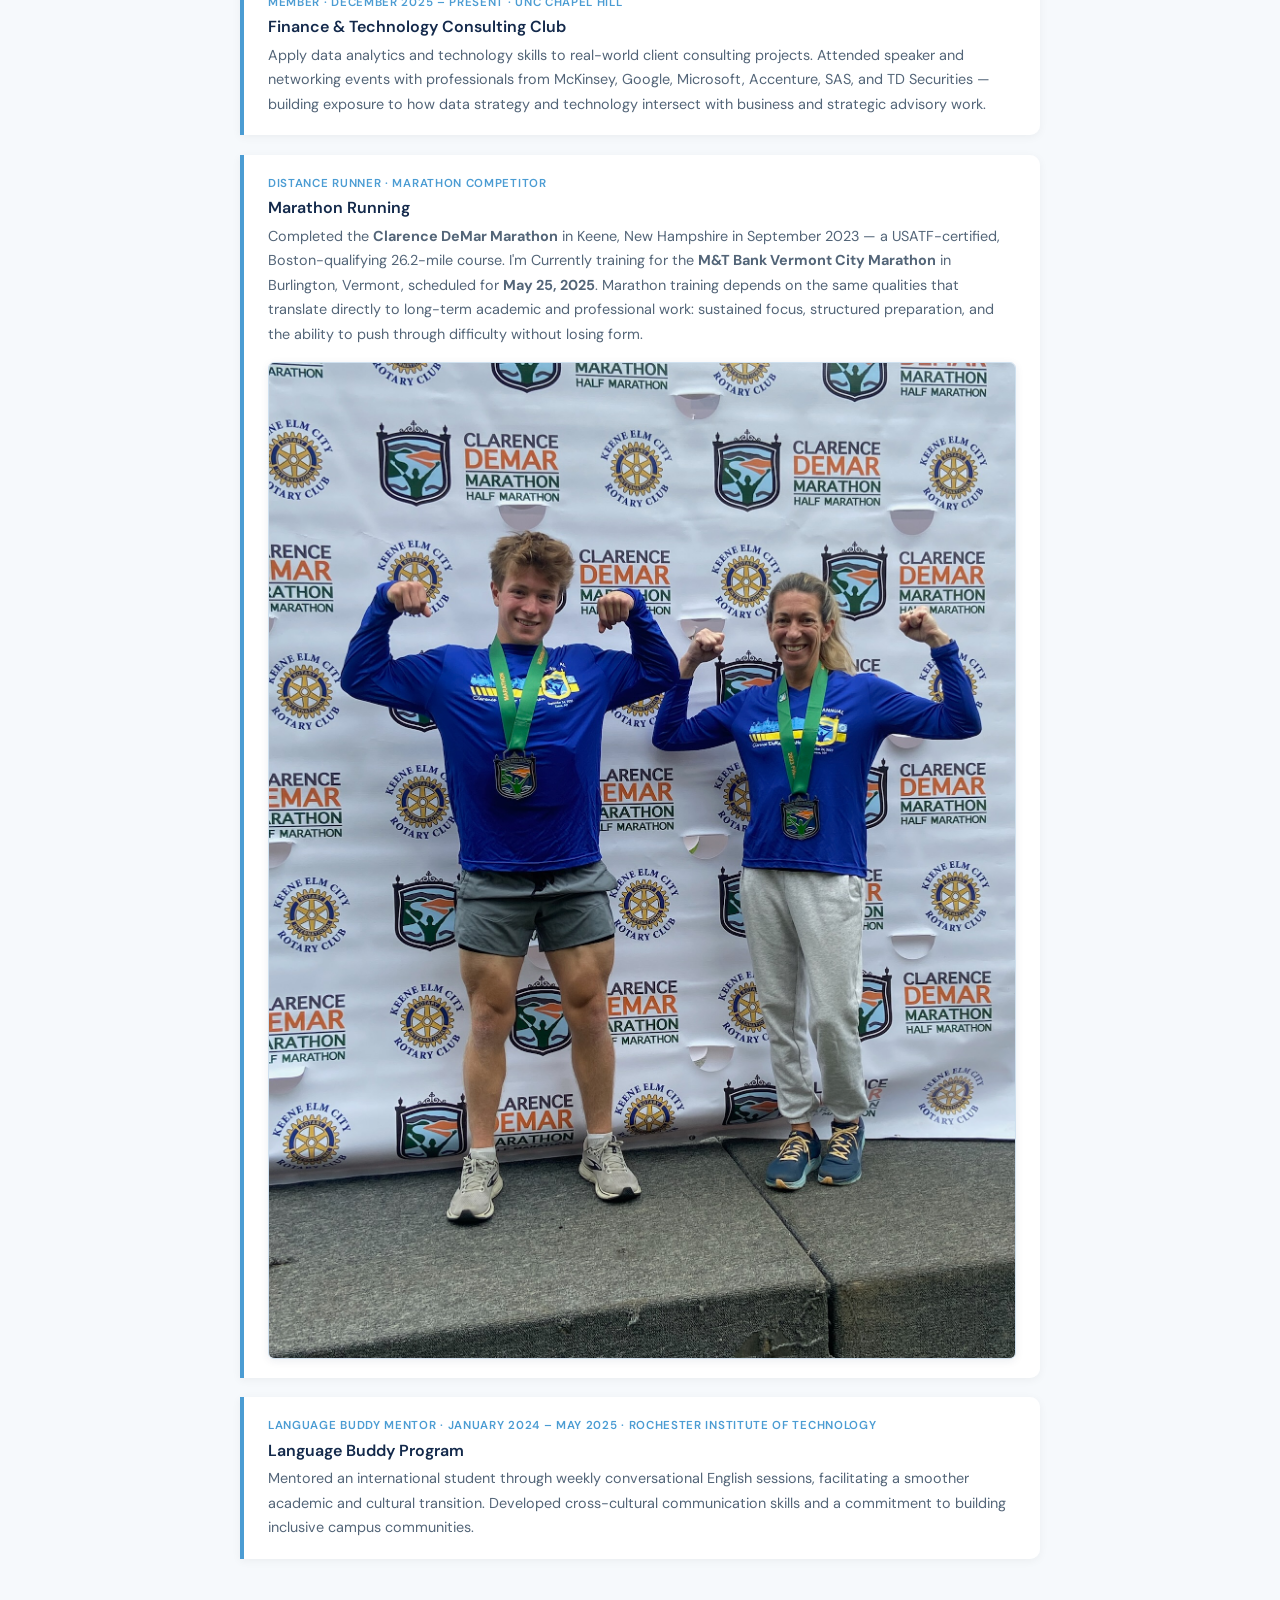
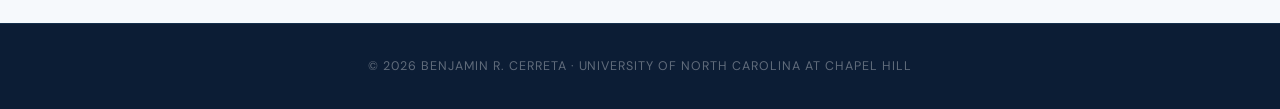
==== commit 012a6df1: "Update heading for Marathon Running section for clarity" ====
--- a/extracurriculars.html
+++ b/extracurriculars.html
@@ -111,7 +111,7 @@
       <!-- MARATHON RUNNING -->
       <div class="activity">
         <span class="activity-role">Distance Runner · Marathon Competitor</span>
-        <h3>Competitive Marathon Running</h3>
+        <h3>Marathon Running</h3>
         <p>
           Completed the <strong>Clarence DeMar Marathon</strong> in Keene, New Hampshire in
           September 2023 — a USATF-certified, Boston-qualifying 26.2-mile course. I'm Currently training for the
--- a/style.css
+++ b/style.css
@@ -131,13 +131,24 @@
   max-width: 600px;
 }
 
-.headshot {
+.headshot-wrapper {
   width: 270px;
   height: 320px;
   border-radius: 8px;
+  overflow: hidden;
+  flex-shrink: 0;
   border: 1px solid rgba(19,41,75,0.25);
+  box-shadow: 0 4px 24px rgba(19,41,75,0.18), 0 1px 4px rgba(19,41,75,0.10);
+}
+
+.headshot {
+  width: 100%;
+  height: 100%;
   object-fit: cover;
-  box-shadow: 0 4px 24px rgba(19,41,75,0.18), 0 1px 4px rgba(19,41,75,0.10);
+  object-position: center 30%;
+  transform: scale(1.2);
+  transform-origin: center 35%;
+  display: block;
 }
 
 .hero-overlay h1 { color: var(--white); margin-bottom: 0.5rem; }
@@ -344,9 +355,8 @@
 /* Activity photo */
 .activity-photo {
   width: 100%;
+  height: auto;
   border-radius: 6px;
-  object-fit: cover;
-  max-height: 220px;
   margin-top: 1rem;
   border: 1px solid var(--border);
   box-shadow: 0 2px 8px rgba(19,41,75,0.08);
@@ -451,19 +461,4 @@
   gap: 0.45rem;
   padding: 0.6rem 1.4rem;
   background: transparent;
-  color: var(--unc-navy);
-  border: 1.5px solid rgba(19,41,75,0.3);
-  border-radius: 4px;
-  font-size: 0.85rem;
-  font-weight: 600;
-  letter-spacing: 0.05em;
-  text-transform: uppercase;
-  text-decoration: none;
-  transition: border-color 0.2s, background 0.2s, transform 0.2s, box-shadow 0.2s;
-}
-.hero-btn-secondary:hover {
-  border-color: var(--unc-navy);
-  background: rgba(19,41,75,0.05);
-  transform: translateY(-2px);
-  box-shadow: 0 6px 18px rgba(19,41,75,0.10);
-}+  color: var(--unc
